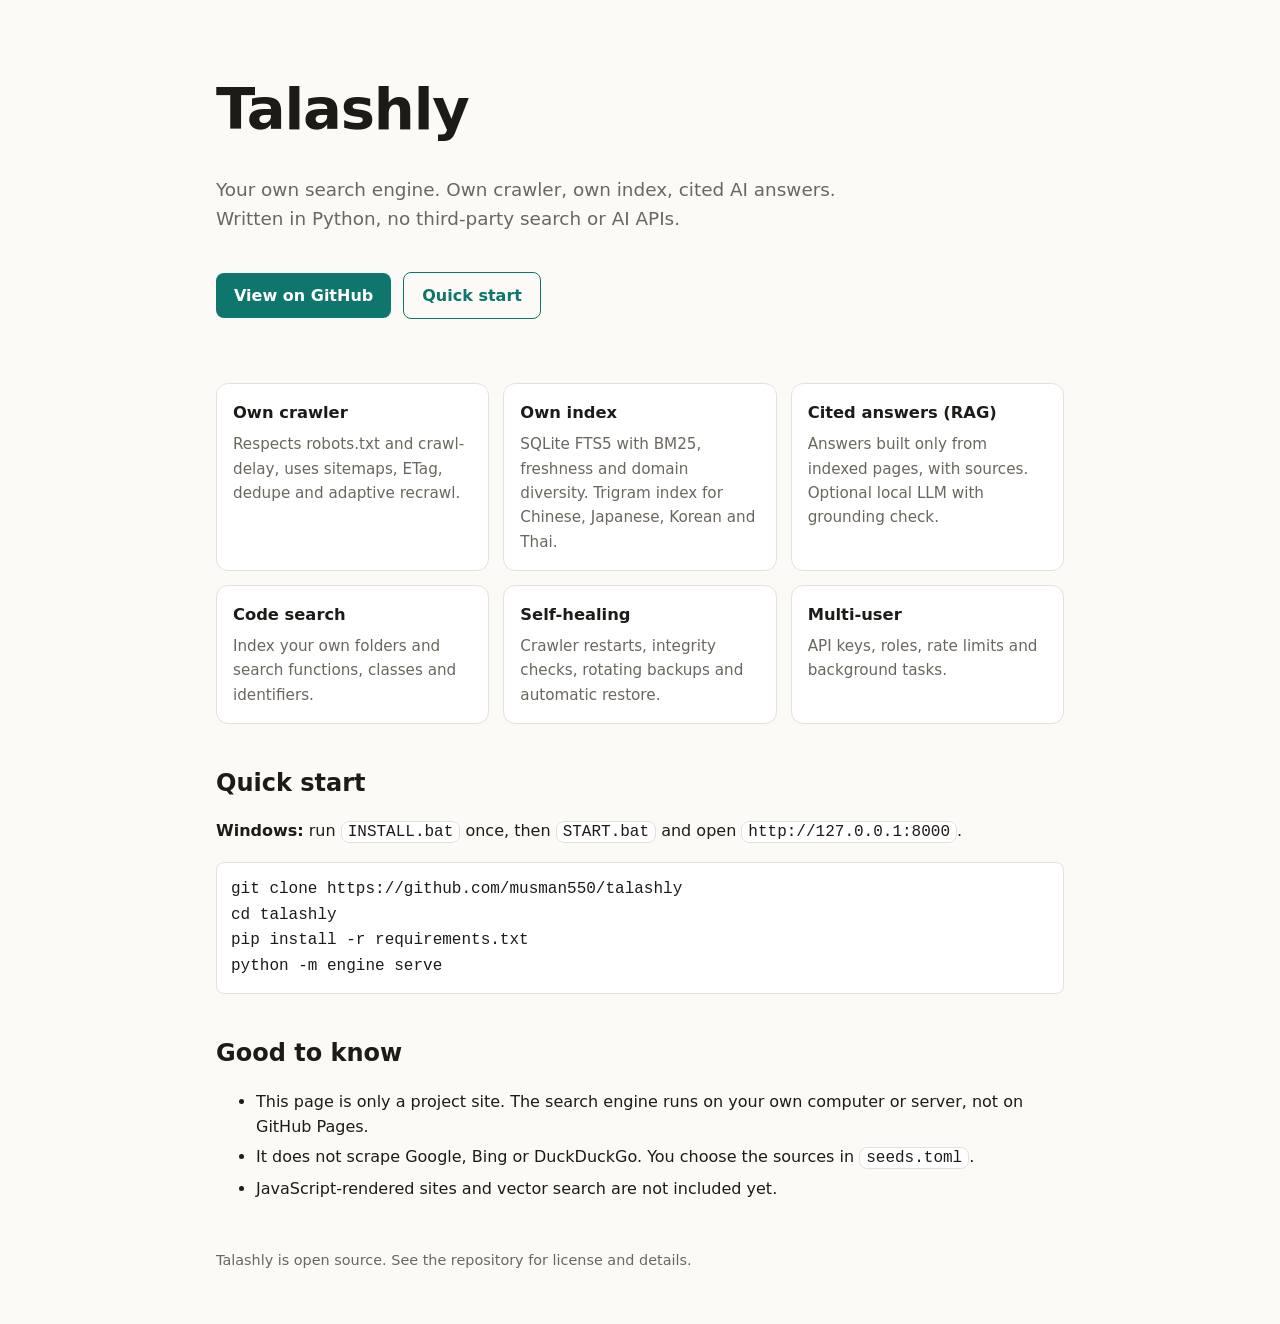
==== docs/index.html @ e61853e6 "Add Talashly v2 source, tests, launchers and landing page Co-Authored-By: Claude Sonnet 5.5 <noreply" ====
<!doctype html>
<html lang="en">
<head>
<meta charset="utf-8">
<meta name="viewport" content="width=device-width,initial-scale=1">
<title>Talashly - self-hosted search engine with RAG answers</title>
<meta name="description" content="Talashly is an open-source, self-hosted search engine with its own crawler, index and cited AI answers. Python. No third-party APIs. Multilingual.">
<style>
:root{--bg:#fbfaf7;--fg:#1c1b18;--mut:#6b675e;--card:#fff;--line:#e5e1d6;--ac:#0f766e}
@media(prefers-color-scheme:dark){:root{--bg:#14130f;--fg:#f1eee6;--mut:#a29d90;--card:#1d1b16;--line:#2e2b24;--ac:#2dd4bf}}
*{box-sizing:border-box}body{margin:0;background:var(--bg);color:var(--fg);font:16px/1.6 system-ui,-apple-system,Segoe UI,sans-serif}
.w{max-width:880px;margin:0 auto;padding:0 16px}
header{padding:64px 0 32px}h1{font-size:clamp(2.4rem,8vw,3.6rem);margin:0 0 8px;letter-spacing:-.02em}
.tag{color:var(--mut);font-size:1.15rem;max-width:620px}
.btn{display:inline-block;margin:20px 12px 0 0;padding:10px 18px;border-radius:8px;background:var(--ac);color:#fff;text-decoration:none;font-weight:600}
.btn.o{background:none;color:var(--ac);border:1px solid var(--ac)}
.g{display:grid;grid-template-columns:repeat(auto-fit,minmax(240px,1fr));gap:14px;margin:32px 0}
.c{background:var(--card);border:1px solid var(--line);border-radius:12px;padding:16px}
.c h3{margin:0 0 6px;font-size:1.02rem}.c p{margin:0;color:var(--mut);font-size:.95rem}
h2{margin:40px 0 10px}code,pre{background:var(--card);border:1px solid var(--line);border-radius:8px}
code{padding:1px 6px}pre{padding:14px;overflow:auto}li{margin:4px 0}
footer{padding:32px 0 56px;color:var(--mut);font-size:.9rem}a{color:var(--ac)}
</style>
</head>
<body><div class="w">
<header>
<h1>Talashly</h1>
<p class="tag">Your own search engine. Own crawler, own index, cited AI answers. Written in Python, no third-party search or AI APIs.</p>
<a class="btn" href="https://github.com/musman550/talashly">View on GitHub</a><a class="btn o" href="#start">Quick start</a>
</header>
<div class="g">
<div class="c"><h3>Own crawler</h3><p>Respects robots.txt and crawl-delay, uses sitemaps, ETag, dedupe and adaptive recrawl.</p></div>
<div class="c"><h3>Own index</h3><p>SQLite FTS5 with BM25, freshness and domain diversity. Trigram index for Chinese, Japanese, Korean and Thai.</p></div>
<div class="c"><h3>Cited answers (RAG)</h3><p>Answers built only from indexed pages, with sources. Optional local LLM with grounding check.</p></div>
<div class="c"><h3>Code search</h3><p>Index your own folders and search functions, classes and identifiers.</p></div>
<div class="c"><h3>Self-healing</h3><p>Crawler restarts, integrity checks, rotating backups and automatic restore.</p></div>
<div class="c"><h3>Multi-user</h3><p>API keys, roles, rate limits and background tasks.</p></div>
</div>
<h2 id="start">Quick start</h2>
<p><b>Windows:</b> run <code>INSTALL.bat</code> once, then <code>START.bat</code> and open <code>http://127.0.0.1:8000</code>.</p>
<pre>git clone https://github.com/musman550/talashly
cd talashly
pip install -r requirements.txt
python -m engine serve</pre>
<h2>Good to know</h2>
<ul>
<li>This page is only a project site. The search engine runs on your own computer or server, not on GitHub Pages.</li>
<li>It does not scrape Google, Bing or DuckDuckGo. You choose the sources in <code>seeds.toml</code>.</li>
<li>JavaScript-rendered sites and vector search are not included yet.</li>
</ul>
<footer>Talashly is open source. See the repository for license and details.</footer>
</div></body></html>
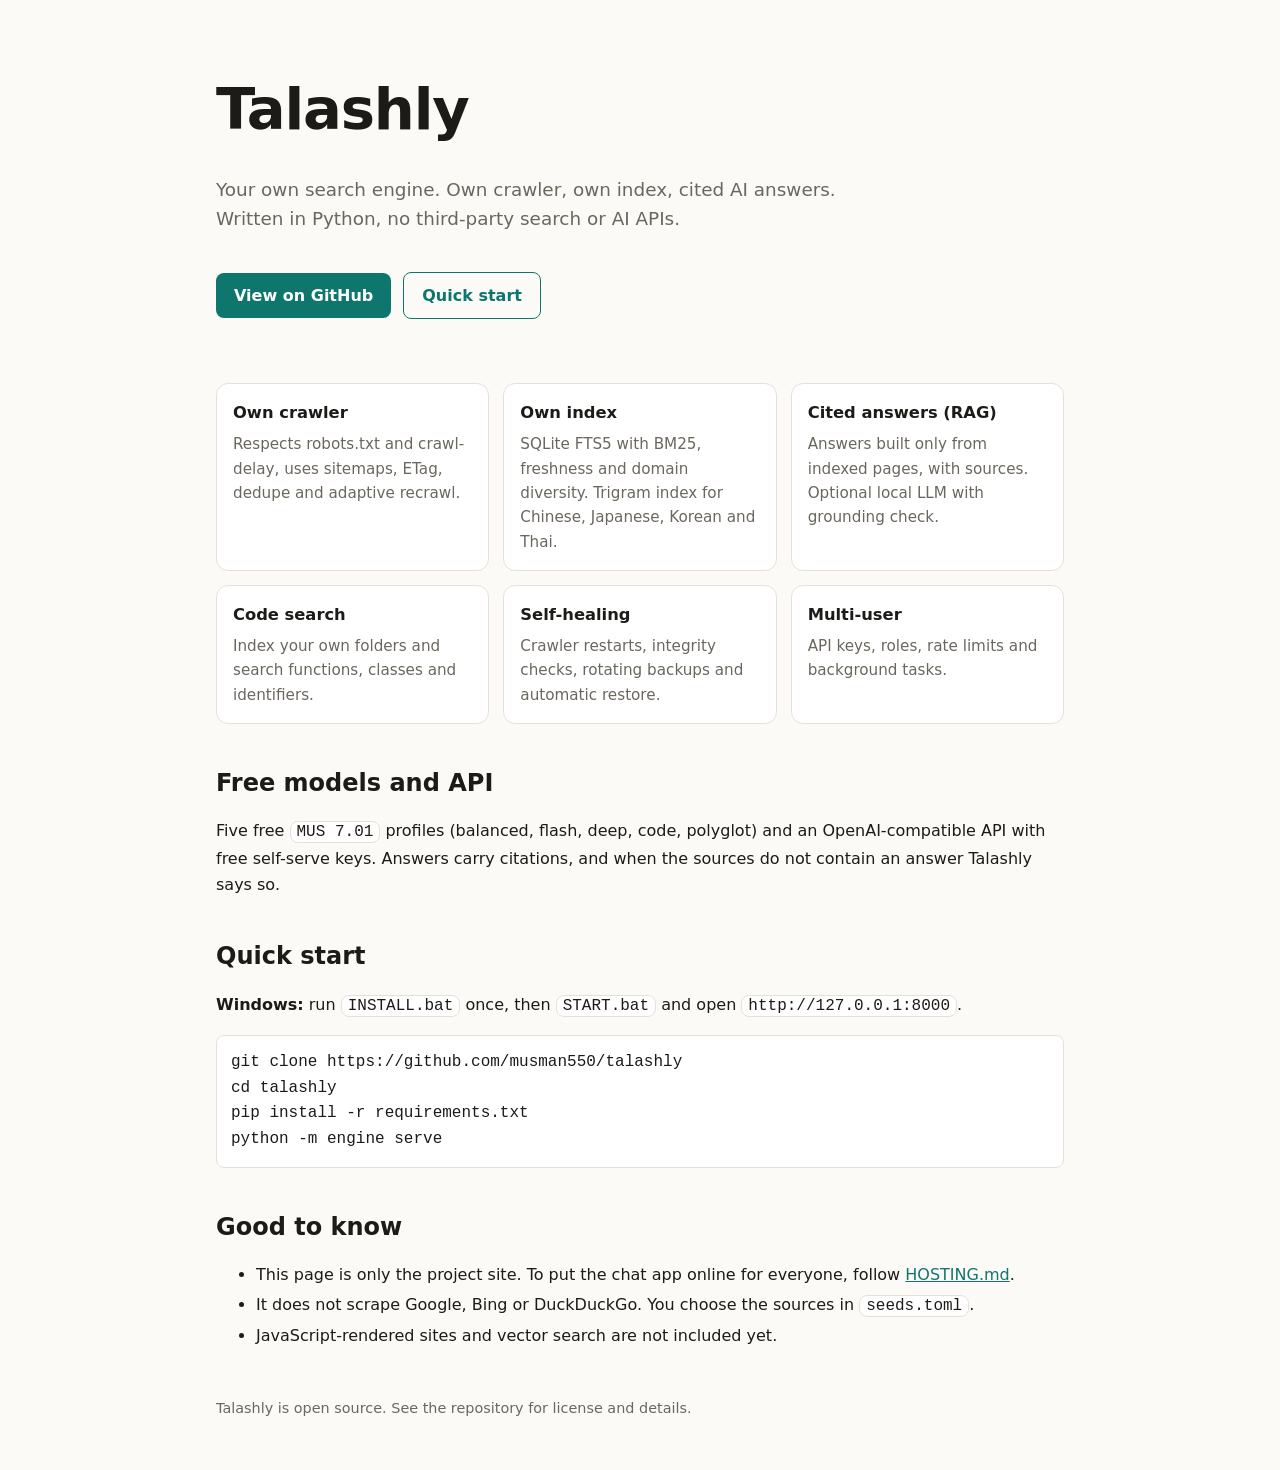
==== commit a984958a: "Chat app: MUS 7.01 models, conversations, OpenAI-compatible API, free API keys, SEO/AEO/GEO, hosting" ====
--- a/docs/index.html
+++ b/docs/index.html
@@ -5,6 +5,10 @@
 <meta name="viewport" content="width=device-width,initial-scale=1">
 <title>Talashly - self-hosted search engine with RAG answers</title>
 <meta name="description" content="Talashly is an open-source, self-hosted search engine with its own crawler, index and cited AI answers. Python. No third-party APIs. Multilingual.">
+<link rel="canonical" href="https://musman550.github.io/talashly/">
+<meta property="og:type" content="website"><meta property="og:title" content="Talashly - free open-source AI answer engine"><meta property="og:description" content="Own crawler, own index, cited answers in many languages. Free chat and OpenAI-compatible API."><meta property="og:url" content="https://musman550.github.io/talashly/">
+<meta name="twitter:card" content="summary">
+<script type="application/ld+json">{"@context":"https://schema.org","@type":"SoftwareSourceCode","name":"Talashly","codeRepository":"https://github.com/musman550/talashly","programmingLanguage":"Python","license":"https://opensource.org/licenses/MIT","description":"Self-hosted open-source search engine and AI answer engine with its own crawler, index and cited answers."}</script>
 <style>
 :root{--bg:#fbfaf7;--fg:#1c1b18;--mut:#6b675e;--card:#fff;--line:#e5e1d6;--ac:#0f766e}
 @media(prefers-color-scheme:dark){:root{--bg:#14130f;--fg:#f1eee6;--mut:#a29d90;--card:#1d1b16;--line:#2e2b24;--ac:#2dd4bf}}
@@ -36,6 +40,8 @@
 <div class="c"><h3>Self-healing</h3><p>Crawler restarts, integrity checks, rotating backups and automatic restore.</p></div>
 <div class="c"><h3>Multi-user</h3><p>API keys, roles, rate limits and background tasks.</p></div>
 </div>
+<h2>Free models and API</h2>
+<p>Five free <code>MUS 7.01</code> profiles (balanced, flash, deep, code, polyglot) and an OpenAI-compatible API with free self-serve keys. Answers carry citations, and when the sources do not contain an answer Talashly says so.</p>
 <h2 id="start">Quick start</h2>
 <p><b>Windows:</b> run <code>INSTALL.bat</code> once, then <code>START.bat</code> and open <code>http://127.0.0.1:8000</code>.</p>
 <pre>git clone https://github.com/musman550/talashly
@@ -44,7 +50,8 @@
 python -m engine serve</pre>
 <h2>Good to know</h2>
 <ul>
-<li>This page is only a project site. The search engine runs on your own computer or server, not on GitHub Pages.</li>
+<li>This page is only the project site. To put the chat app online for everyone, follow <a href="https://github.com/musman550/talashly/blob/main/HOSTING.md">HOSTING.md</a>.</li>
+
 <li>It does not scrape Google, Bing or DuckDuckGo. You choose the sources in <code>seeds.toml</code>.</li>
 <li>JavaScript-rendered sites and vector search are not included yet.</li>
 </ul>
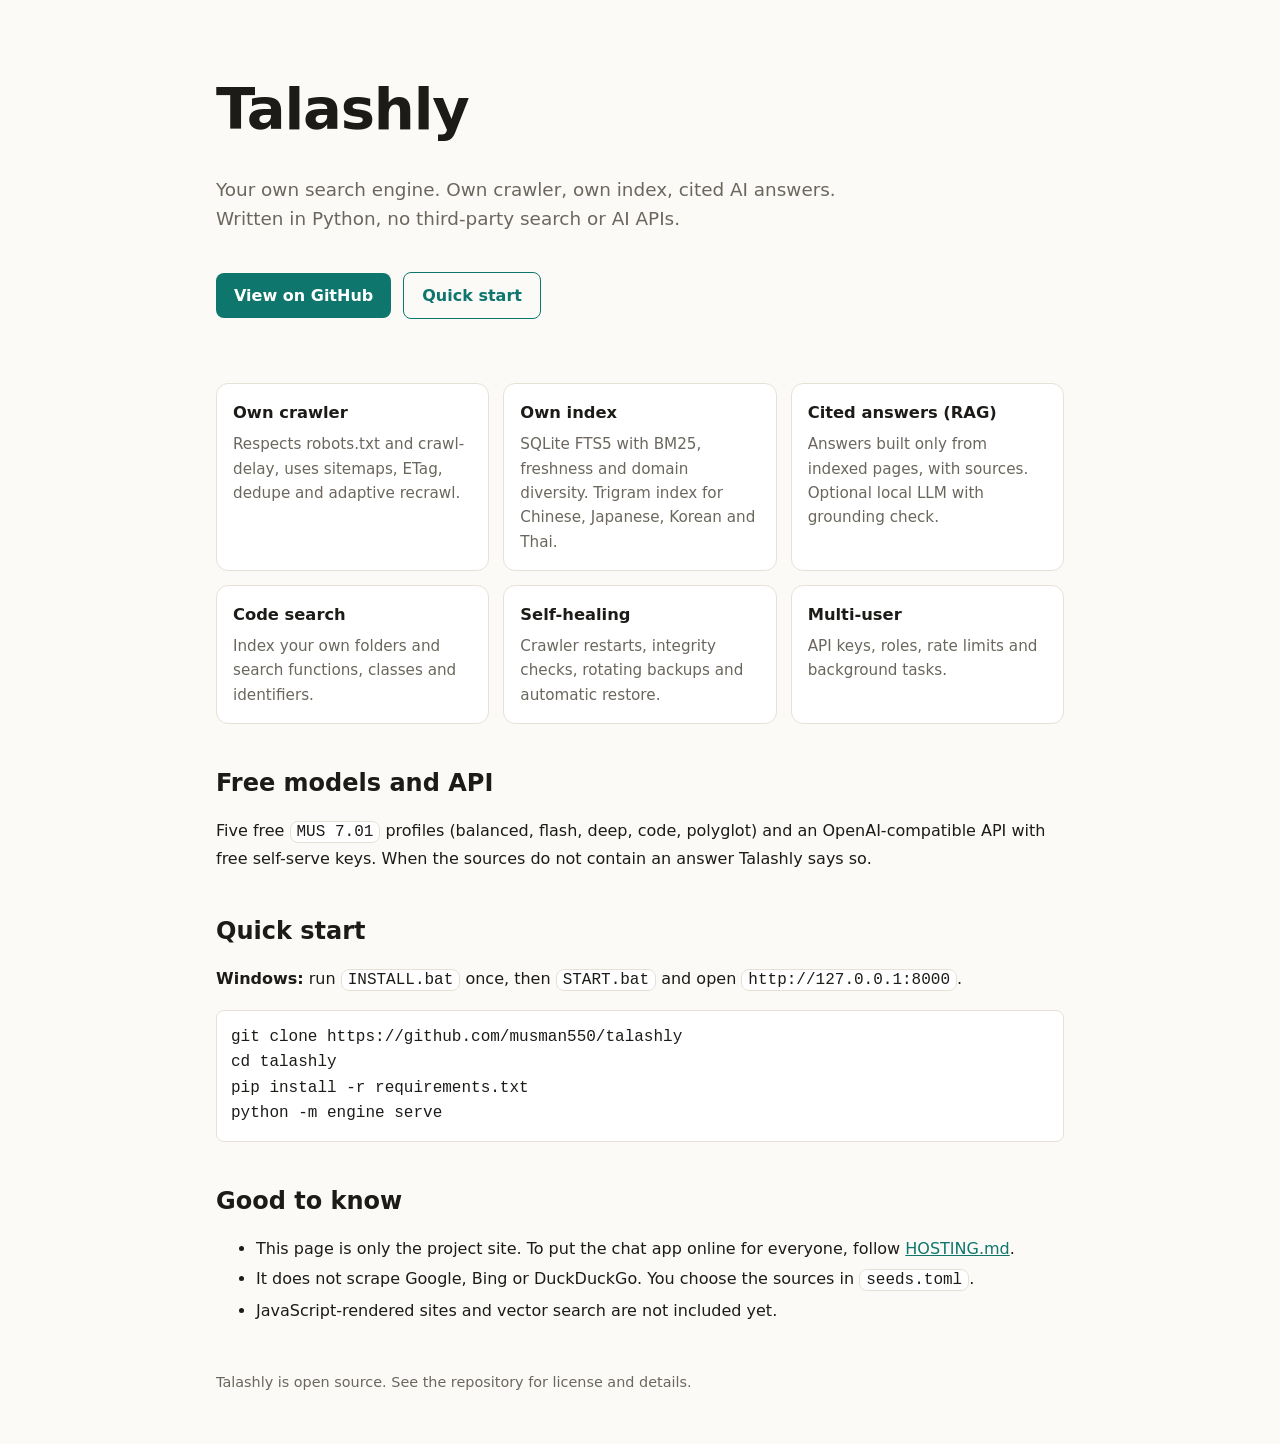
==== commit 09373d10: "Chat policy: natural greetings (hy), English default, clarify/refuse, hide sources unless Deep or as" ====
--- a/docs/index.html
+++ b/docs/index.html
@@ -41,7 +41,7 @@
 <div class="c"><h3>Multi-user</h3><p>API keys, roles, rate limits and background tasks.</p></div>
 </div>
 <h2>Free models and API</h2>
-<p>Five free <code>MUS 7.01</code> profiles (balanced, flash, deep, code, polyglot) and an OpenAI-compatible API with free self-serve keys. Answers carry citations, and when the sources do not contain an answer Talashly says so.</p>
+<p>Five free <code>MUS 7.01</code> profiles (balanced, flash, deep, code, polyglot) and an OpenAI-compatible API with free self-serve keys. When the sources do not contain an answer Talashly says so.</p>
 <h2 id="start">Quick start</h2>
 <p><b>Windows:</b> run <code>INSTALL.bat</code> once, then <code>START.bat</code> and open <code>http://127.0.0.1:8000</code>.</p>
 <pre>git clone https://github.com/musman550/talashly
